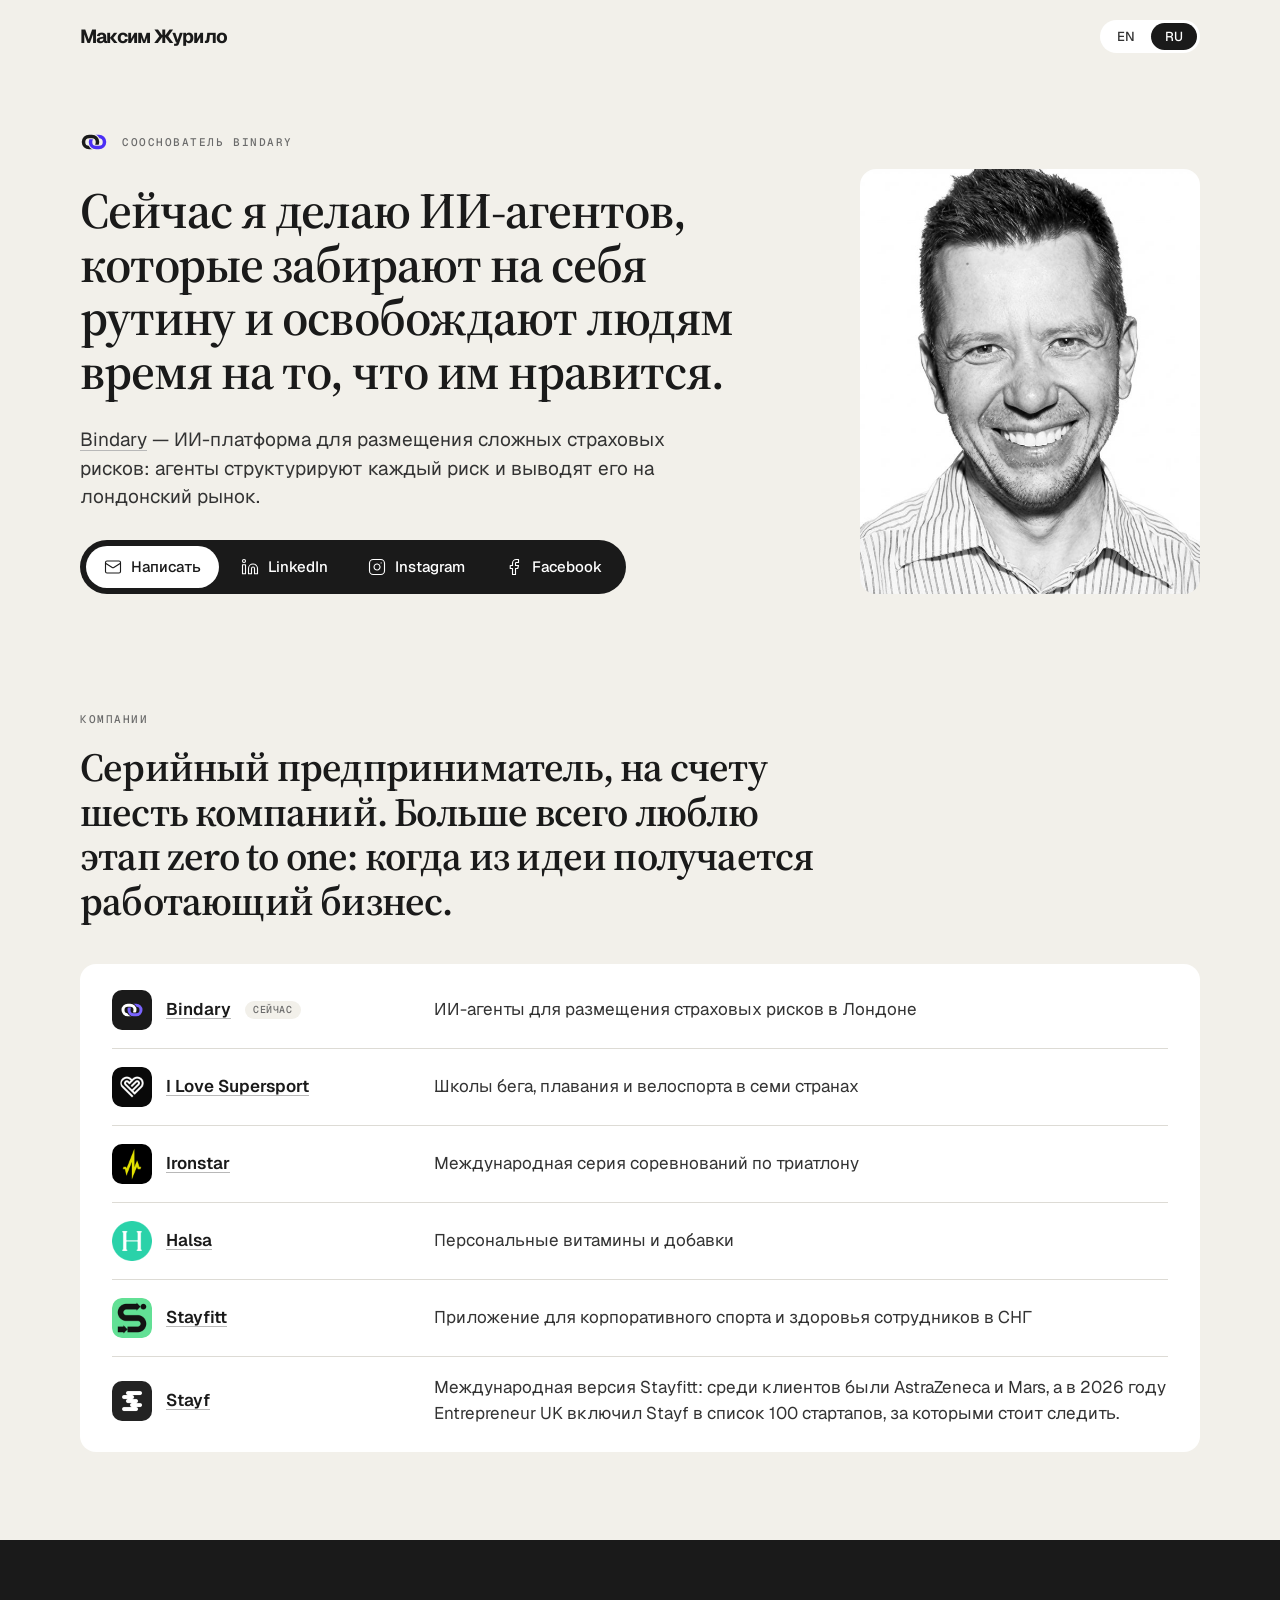
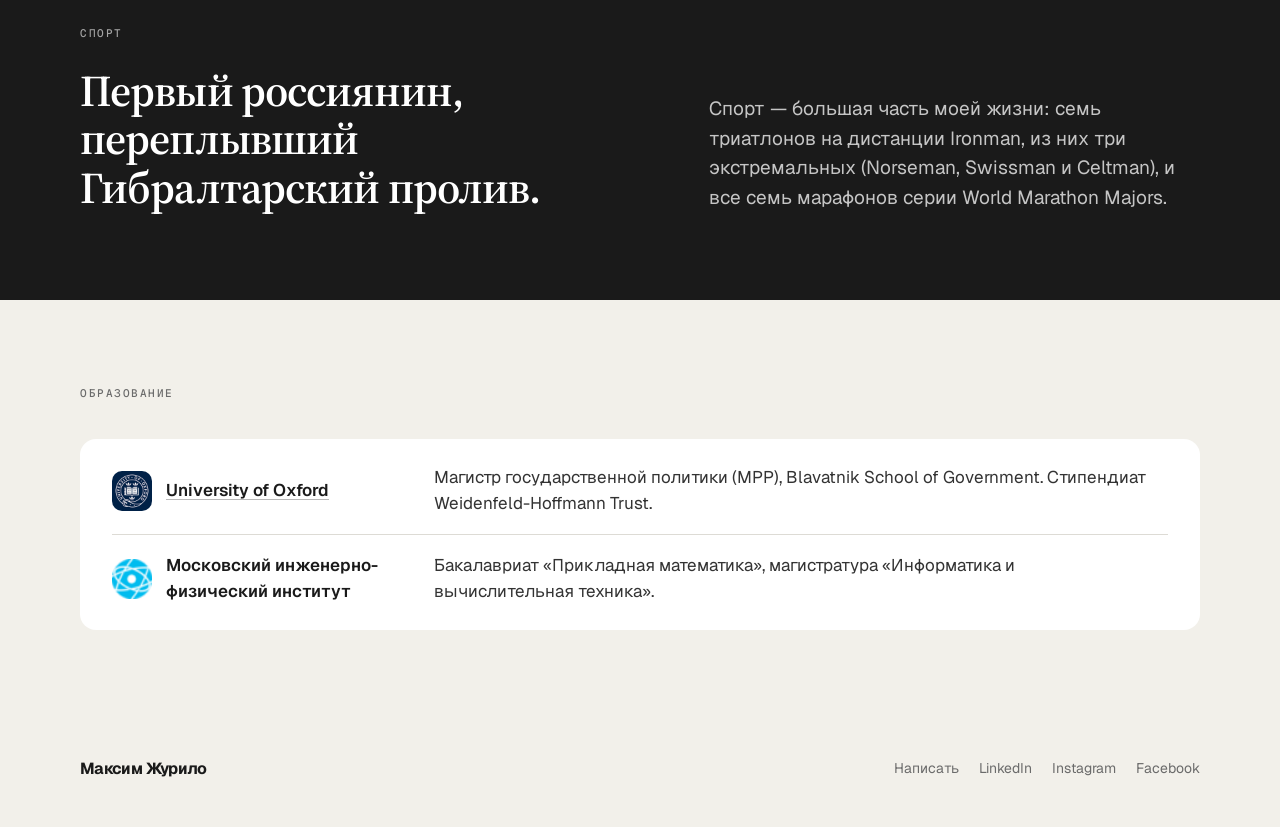
==== ru/index.html @ 6ef6db4b "Personal site: English and Russian versions Static one-page site for zhurilo.com in the Bindary desi" ====
<!doctype html>
<html lang="ru">
<head>
<meta charset="utf-8">
<meta name="viewport" content="width=device-width, initial-scale=1">
<title>Максим Журило</title>
<meta name="description" content="Максим Журило, сооснователь Bindary. Делает ИИ-агентов, которые забирают на себя рутину и освобождают людям время на то, что им нравится.">
<link rel="canonical" href="https://zhurilo.com/ru/">
<link rel="alternate" hreflang="en" href="https://zhurilo.com/">
<link rel="alternate" hreflang="ru" href="https://zhurilo.com/ru/">
<link rel="alternate" hreflang="x-default" href="https://zhurilo.com/">
<meta property="og:type" content="profile">
<meta property="og:locale" content="ru_RU">
<meta property="og:locale:alternate" content="en_GB">
<meta property="og:title" content="Максим Журило">
<meta property="og:description" content="Сооснователь Bindary. ИИ-агенты, которые забирают на себя рутину и освобождают людям время на то, что им нравится.">
<meta property="og:url" content="https://zhurilo.com/ru/">
<meta property="og:image" content="https://zhurilo.com/max.jpg">
<meta name="twitter:card" content="summary">
<meta name="theme-color" content="#F2F0EA">
<link rel="icon" href="data:image/svg+xml,%3Csvg xmlns='http://www.w3.org/2000/svg' viewBox='0 0 32 32'%3E%3Crect width='32' height='32' rx='8' fill='%231A1A1A'/%3E%3Ctext x='16' y='21' font-family='Helvetica,Arial,sans-serif' font-size='13' font-weight='700' letter-spacing='-0.5' text-anchor='middle' fill='%23F2F0EA'%3EMZ%3C/text%3E%3C/svg%3E">
<link rel="preconnect" href="https://fonts.googleapis.com">
<link rel="preconnect" href="https://fonts.gstatic.com" crossorigin>
<link href="https://fonts.googleapis.com/css2?family=Geist:wght@400;500;600;700&family=Geist+Mono:wght@500&family=Source+Serif+4:opsz,wght@8..60,600&display=swap" rel="stylesheet">
<link rel="stylesheet" href="../styles.css">
<script type="application/ld+json">
{
  "@context": "https://schema.org",
  "@type": "Person",
  "name": "Максим Журило",
  "alternateName": ["Max Zhurilo", "Maxim Zhurilo"],
  "url": "https://zhurilo.com/ru/",
  "image": "https://zhurilo.com/max.jpg",
  "jobTitle": "Сооснователь",
  "worksFor": { "@type": "Organization", "name": "Bindary", "url": "https://bindary.com/" },
  "alumniOf": [
    { "@type": "CollegeOrUniversity", "name": "University of Oxford" },
    { "@type": "CollegeOrUniversity", "name": "Московский инженерно-физический институт (МИФИ)" }
  ],
  "sameAs": ["https://www.linkedin.com/in/zhurilo/", "https://www.instagram.com/maxzhurilo/", "https://www.facebook.com/zhurilo/", "https://www.bsg.ox.ac.uk/people/maxim-zhurilo"]
}
</script>
</head>
<body>

<header class="wrap nav">
  <span class="wordmark">Максим Журило</span>
  <nav class="lang" aria-label="Язык">
    <a href="/" hreflang="en" lang="en">EN</a>
    <a href="/ru/" aria-current="page" lang="ru">RU</a>
  </nav>
</header>

<main>

  <section class="wrap hero">
    <div class="hero-text">
      <div class="kicker">
        <img src="../logos/bindary-mark.svg" alt="" width="28" height="28">
        <p class="label">Сооснователь Bindary</p>
      </div>
      <h1>Сейчас я делаю <span class="nowrap">ИИ-агентов</span>, которые забирают на себя рутину и освобождают людям время на то, что им нравится.</h1>
      <p class="hero-lede"><a href="https://bindary.com/">Bindary</a> — <span class="nowrap">ИИ-платформа</span> для размещения сложных страховых рисков: агенты структурируют каждый риск и выводят его на лондонский рынок.</p>
      <nav class="social" aria-label="Контакты">
        <a class="social-link is-primary" href="#contact" data-mail="bW9jLmxpYW1nQG9saXJ1aHoubWl4YW0=" rel="nofollow">
          <svg class="social-icon" viewBox="0 0 24 24" aria-hidden="true"><rect width="20" height="16" x="2" y="4" rx="2"/><path d="m22 7-8.97 5.7a1.94 1.94 0 0 1-2.06 0L2 7"/></svg>
          <span class="social-label">Написать</span>
        </a>
        <a class="social-link" href="https://www.linkedin.com/in/zhurilo/">
          <svg class="social-icon" viewBox="0 0 24 24" aria-hidden="true"><path d="M16 8a6 6 0 0 1 6 6v7h-4v-7a2 2 0 0 0-2-2 2 2 0 0 0-2 2v7h-4v-7a6 6 0 0 1 6-6z"/><rect width="4" height="12" x="2" y="9"/><circle cx="4" cy="4" r="2"/></svg>
          <span class="social-label">LinkedIn</span>
        </a>
        <a class="social-link" href="https://www.instagram.com/maxzhurilo/">
          <svg class="social-icon" viewBox="0 0 24 24" aria-hidden="true"><rect width="20" height="20" x="2" y="2" rx="5" ry="5"/><path d="M16 11.37A4 4 0 1 1 12.63 8 4 4 0 0 1 16 11.37z"/><line x1="17.5" x2="17.51" y1="6.5" y2="6.5"/></svg>
          <span class="social-label">Instagram</span>
        </a>
        <a class="social-link" href="https://www.facebook.com/zhurilo/">
          <svg class="social-icon" viewBox="0 0 24 24" aria-hidden="true"><path d="M18 2h-3a5 5 0 0 0-5 5v3H7v4h3v8h4v-8h3l1-4h-4V7a1 1 0 0 1 1-1h3z"/></svg>
          <span class="social-label">Facebook</span>
        </a>
      </nav>
    </div>
    <img class="portrait" src="../max.jpg" alt="Максим Журило" width="640" height="800">
  </section>

  <section class="wrap section" aria-labelledby="before-title">
    <div class="section-head">
      <p class="label">Компании</p>
      <h2 id="before-title">Серийный предприниматель, на счету шесть компаний. Больше всего люблю этап zero to one: когда из идеи получается работающий бизнес.</h2>
    </div>
    <dl class="list">
      <div class="list-row">
        <dt class="company"><span class="logo-tile"><img src="../logos/bindary-mark-on-dark.svg" alt="" width="24" height="24"></span><a href="https://bindary.com/">Bindary</a><span class="chip">Сейчас</span></dt>
        <dd>ИИ-агенты для размещения страховых рисков в Лондоне</dd>
      </div>
      <div class="list-row">
        <dt class="company"><img src="../logos/ilovesupersport.png" alt="" width="40" height="40"><a href="https://ilovesupersport.ru/">I Love Supersport</a></dt>
        <dd>Школы бега, плавания и велоспорта в семи странах</dd>
      </div>
      <div class="list-row">
        <dt class="company"><img src="../logos/ironstar.png" alt="" width="40" height="40"><a href="https://iron-star.com/">Ironstar</a></dt>
        <dd>Международная серия соревнований по триатлону</dd>
      </div>
      <div class="list-row">
        <dt class="company"><img src="../logos/halsa.png" alt="" width="40" height="40"><a href="https://myhalsa.ru/">Halsa</a></dt>
        <dd>Персональные витамины и добавки</dd>
      </div>
      <div class="list-row">
        <dt class="company"><img src="../logos/stayfitt.png" alt="" width="40" height="40"><a href="https://www.stayfitt.ru/">Stayfitt</a></dt>
        <dd>Приложение для корпоративного спорта и здоровья сотрудников в СНГ</dd>
      </div>
      <div class="list-row">
        <dt class="company"><img src="../logos/stayf.png" alt="" width="40" height="40"><a href="https://www.stayf.app/">Stayf</a></dt>
        <dd>Международная версия Stayfitt: среди клиентов были AstraZeneca и Mars, а в 2026 году Entrepreneur UK включил Stayf в список 100 стартапов, за которыми стоит следить.</dd>
      </div>
    </dl>
  </section>

  <section class="band" aria-labelledby="endurance-title">
    <div class="wrap section">
      <p class="label">Спорт</p>
      <div class="band-grid">
        <h2 id="endurance-title">Первый россиянин, переплывший Гибралтарский пролив.</h2>
        <p class="band-text">Спорт — большая часть моей жизни: семь триатлонов на дистанции Ironman, из них три экстремальных (Norseman, Swissman и Celtman), и все семь марафонов серии World Marathon Majors.</p>
      </div>
    </div>
  </section>

  <section class="wrap section" aria-labelledby="education-label">
    <div class="section-head">
      <p class="label" id="education-label">Образование</p>
    </div>
    <dl class="list">
      <div class="list-row">
        <dt class="company"><img src="../logos/oxford.png" alt="" width="40" height="40"><a href="https://www.bsg.ox.ac.uk/people/maxim-zhurilo">University of Oxford</a></dt>
        <dd>Магистр государственной политики (MPP), Blavatnik School of Government. Стипендиат Weidenfeld-Hoffmann Trust.</dd>
      </div>
      <div class="list-row">
        <dt class="company"><img src="../logos/mephi.png" alt="" width="40" height="40">Московский инженерно-физический институт</dt>
        <dd>Бакалавриат «Прикладная математика», магистратура «Информатика и вычислительная техника».</dd>
      </div>
    </dl>
  </section>

</main>

<footer class="wrap footer" id="contact">
  <span class="wordmark">Максим Журило</span>
  <div class="footer-links">
    <a href="#contact" data-mail="bW9jLmxpYW1nQG9saXJ1aHoubWl4YW0=" rel="nofollow">Написать</a>
    <a href="https://www.linkedin.com/in/zhurilo/">LinkedIn</a>
    <a href="https://www.instagram.com/maxzhurilo/">Instagram</a>
    <a href="https://www.facebook.com/zhurilo/">Facebook</a>
  </div>
</footer>

<script src="../site.js"></script>
</body>
</html>
---- styles.css ----
/* Bindary Design System tokens.
   Marist and Diatype are licensed to Bindary only and have no Cyrillic, so Source Serif 4
   and Geist stand in for them here; Geist Mono is the system's own mono face. */
:root {
  --black: #1A1A1A;
  --ink-700: #333333;
  --grey-500: #6B6B6B;
  --grey-300: #B8B8B8;
  --grey-200: #DDDBD5;
  --beige: #F2F0EA;
  --white: #FFFFFF;
  --blue-500: #4B2FF5;
  --blue-400: #7A64FF;

  --font-display: "Source Serif 4", Georgia, serif;
  --font-body: "Geist", "Helvetica Neue", Arial, sans-serif;
  --font-mono: "Geist Mono", ui-monospace, Menlo, monospace;

  --tracking-wordmark: -0.04em;
  --tracking-display: -0.02em;
  --tracking-label: 0.14em;

  --radius-m: 10px;
  --radius-l: 16px;
  --radius-pill: 999px;

  --ease: cubic-bezier(.2, .7, .2, 1);
  --dur-fast: 120ms;
}

*, *::before, *::after { box-sizing: border-box; }

html { -webkit-text-size-adjust: 100%; }

body {
  margin: 0;
  background: var(--beige);
  color: var(--black);
  font: 400 17px/1.5 var(--font-body);
  -webkit-font-smoothing: antialiased;
}

.wrap {
  width: 100%;
  max-width: 1200px;
  margin: 0 auto;
  padding-inline: 40px;
}

.label {
  margin: 0;
  font: 500 11px/1 var(--font-mono);
  letter-spacing: var(--tracking-label);
  text-transform: uppercase;
  color: var(--grey-500);
}

/* Navigation */
.nav {
  display: flex;
  align-items: center;
  justify-content: space-between;
  height: 72px;
}

.wordmark {
  font: 700 19px/1 var(--font-body);
  letter-spacing: var(--tracking-wordmark);
}

/* Language switch, after the Tabs component: a pill track with the current language filled */
.lang {
  display: inline-flex;
  gap: 2px;
  padding: 3px;
  border-radius: var(--radius-pill);
  background: var(--white);
}

.lang a {
  padding: 7px 14px;
  border-radius: var(--radius-pill);
  font: 500 13px/1 var(--font-body);
  color: var(--ink-700);
  text-decoration: none;
  transition: background-color var(--dur-fast) var(--ease), color var(--dur-fast);
}

.lang a:hover { color: var(--black); }

.lang a[aria-current="page"] {
  background: var(--black);
  color: var(--white);
}

/* Hero */
.hero {
  display: grid;
  grid-template-columns: minmax(0, 1fr) 340px;
  column-gap: 64px;
  align-items: end;
  padding-block: 56px 32px;
}

.hero-text {
  display: flex;
  flex-direction: column;
  align-items: flex-start;
  gap: 28px;
}

.kicker {
  display: flex;
  align-items: center;
  gap: 14px;
}

.kicker img {
  display: block;
  width: 28px;
  height: 28px;
}

.hero h1 {
  margin: 0;
  max-width: 14em;
  font: 600 clamp(38px, 1.5rem + 2.7vw, 62px)/1.06 var(--font-display);
  letter-spacing: var(--tracking-display);
  text-wrap: pretty;
}

/* Russian runs about a fifth longer, so its statement steps down a size */
.hero h1:lang(ru) { font-size: clamp(34px, 1.4rem + 2.2vw, 52px); }

.nowrap { white-space: nowrap; }

.hero-lede {
  margin: 0;
  max-width: 600px;
  font-size: 19px;
  color: var(--ink-700);
  text-wrap: pretty;
}

/* Contact bar: a black pill track, email first as the filled action, networks beside it */
.social {
  display: inline-flex;
  flex-wrap: wrap;
  gap: 4px;
  padding: 6px;
  border-radius: var(--radius-pill);
  background: var(--black);
}

.social-link {
  position: relative;
  display: inline-flex;
  align-items: center;
  gap: 9px;
  padding: 12px 18px;
  border-radius: var(--radius-pill);
  font: 500 15px/1 var(--font-body);
  color: var(--white);
  text-decoration: none;
  transition: transform var(--dur-fast) var(--ease), background-color var(--dur-fast) var(--ease), color var(--dur-fast);
}

.social-link:hover { background: rgba(255, 255, 255, .12); }

.social-link.is-primary {
  background: var(--white);
  color: var(--black);
}

.social-link.is-primary:hover { background: var(--beige); }

.social-link:focus-visible { outline-color: var(--blue-400); }

.social-icon {
  flex: none;
  width: 18px;
  height: 18px;
  fill: none;
  stroke: currentColor;
  stroke-width: 1.5;
  stroke-linecap: round;
  stroke-linejoin: round;
}

.portrait {
  display: block;
  width: 100%;
  height: auto;
  aspect-ratio: 4 / 5;
  object-fit: cover;
  border-radius: var(--radius-l);
  background: var(--white);
}

/* Press feedback, from the Button component */
.social-link:active { transform: scale(.98); }

/* Sections */
.section { padding-block: 88px; }

.section-head {
  display: flex;
  flex-direction: column;
  gap: 20px;
  margin-bottom: 40px;
}

.section-head h2 {
  margin: 0;
  max-width: 19em;
  font: 600 40px/1.12 var(--font-display);
  letter-spacing: var(--tracking-display);
  text-wrap: pretty;
}

/* White list card with ruled rows */
.list {
  margin: 0;
  padding: 8px 32px;
  background: var(--white);
  border-radius: var(--radius-l);
}

.list-row {
  display: grid;
  grid-template-columns: 290px minmax(0, 1fr);
  column-gap: 32px;
  align-items: center;
  padding-block: 18px;
}

.list-row + .list-row { border-top: 1px solid var(--grey-200); }

.list dt {
  margin: 0;
  font-weight: 600;
}

.list dd {
  margin: 0;
  color: var(--ink-700);
  text-wrap: pretty;
}

.company {
  display: flex;
  align-items: center;
  gap: 14px;
}

.company img {
  flex: none;
  display: block;
  width: 40px;
  height: 40px;
  border-radius: var(--radius-m);
}

/* The Bindary mark sits on a black tile in the approved White + Blue 400 pairing */
.company .logo-tile {
  flex: none;
  display: grid;
  place-items: center;
  width: 40px;
  height: 40px;
  border-radius: var(--radius-m);
  background: var(--black);
}

.company .logo-tile img {
  width: 24px;
  height: 24px;
  border-radius: 0;
}

/* Chip, size s, neutral status */
.chip {
  display: inline-flex;
  align-items: center;
  padding: 4px 8px;
  border-radius: var(--radius-pill);
  background: var(--beige);
  color: var(--grey-500);
  font: 500 10px/1 var(--font-mono);
  letter-spacing: .06em;
  text-transform: uppercase;
  white-space: nowrap;
}

.list a,
.hero-lede a {
  color: inherit;
  text-decoration-line: underline;
  text-decoration-color: var(--grey-300);
  text-decoration-thickness: 1px;
  text-underline-offset: 0.2em;
  transition: color var(--dur-fast), text-decoration-color var(--dur-fast);
}

.list a:hover,
.hero-lede a:hover {
  color: var(--blue-500);
  text-decoration-color: var(--blue-500);
}

/* Endurance: black band, statement on the left, detail on the right */
.band {
  background: var(--black);
  color: var(--white);
}

.band .label { color: rgba(255, 255, 255, .6); }

.band-grid {
  display: grid;
  grid-template-columns: minmax(0, 1.15fr) minmax(0, 1fr);
  column-gap: 64px;
  align-items: end;
  margin-top: 28px;
}

.band h2 {
  margin: 0;
  font: 600 44px/1.1 var(--font-display);
  letter-spacing: var(--tracking-display);
  text-wrap: pretty;
}

.band-text {
  margin: 0;
  font-size: 19px;
  line-height: 1.55;
  color: rgba(255, 255, 255, .75);
  text-wrap: pretty;
}

/* Footer */
.footer {
  display: flex;
  flex-wrap: wrap;
  align-items: center;
  justify-content: space-between;
  gap: 16px 24px;
  padding-block: 40px 48px;
  font-size: 14px;
  color: var(--grey-500);
}

.footer .wordmark {
  font-size: 16px;
  color: var(--black);
}

.footer-links {
  display: flex;
  gap: 20px;
}

.footer-links a {
  color: var(--grey-500);
  text-decoration: none;
}

.footer-links a:hover { color: var(--black); }

a:focus-visible {
  outline: 2px solid var(--blue-500);
  outline-offset: 3px;
}

@media (prefers-reduced-motion: reduce) {
  .social-link, .lang a, .list a, .hero-lede a { transition: none; }
  .social-link:active { transform: none; }
}

@media (max-width: 860px) {
  .wrap { padding-inline: 20px; }

  .hero {
    grid-template-columns: minmax(0, 1fr);
    row-gap: 32px;
    padding-block: 24px 8px;
  }

  .portrait {
    grid-row: 1;
    max-width: 168px;
  }

  .hero-lede { font-size: 17px; }

  /* On a phone the networks collapse to icons; their names stay for screen readers */
  .social-link { padding: 12px 14px; }

  .social-link:not(.is-primary) .social-label {
    position: absolute;
    width: 1px;
    height: 1px;
    overflow: hidden;
    clip-path: inset(50%);
    white-space: nowrap;
  }

  .section { padding-block: 56px; }

  .section-head h2 { font-size: 30px; }

  .list { padding: 4px 20px; }

  .list-row {
    grid-template-columns: minmax(0, 1fr);
    row-gap: 8px;
    align-items: start;
    padding-block: 16px;
  }

  .band-grid {
    grid-template-columns: minmax(0, 1fr);
    row-gap: 20px;
  }

  .band h2 { font-size: 32px; }

  .band-text { font-size: 17px; }
}
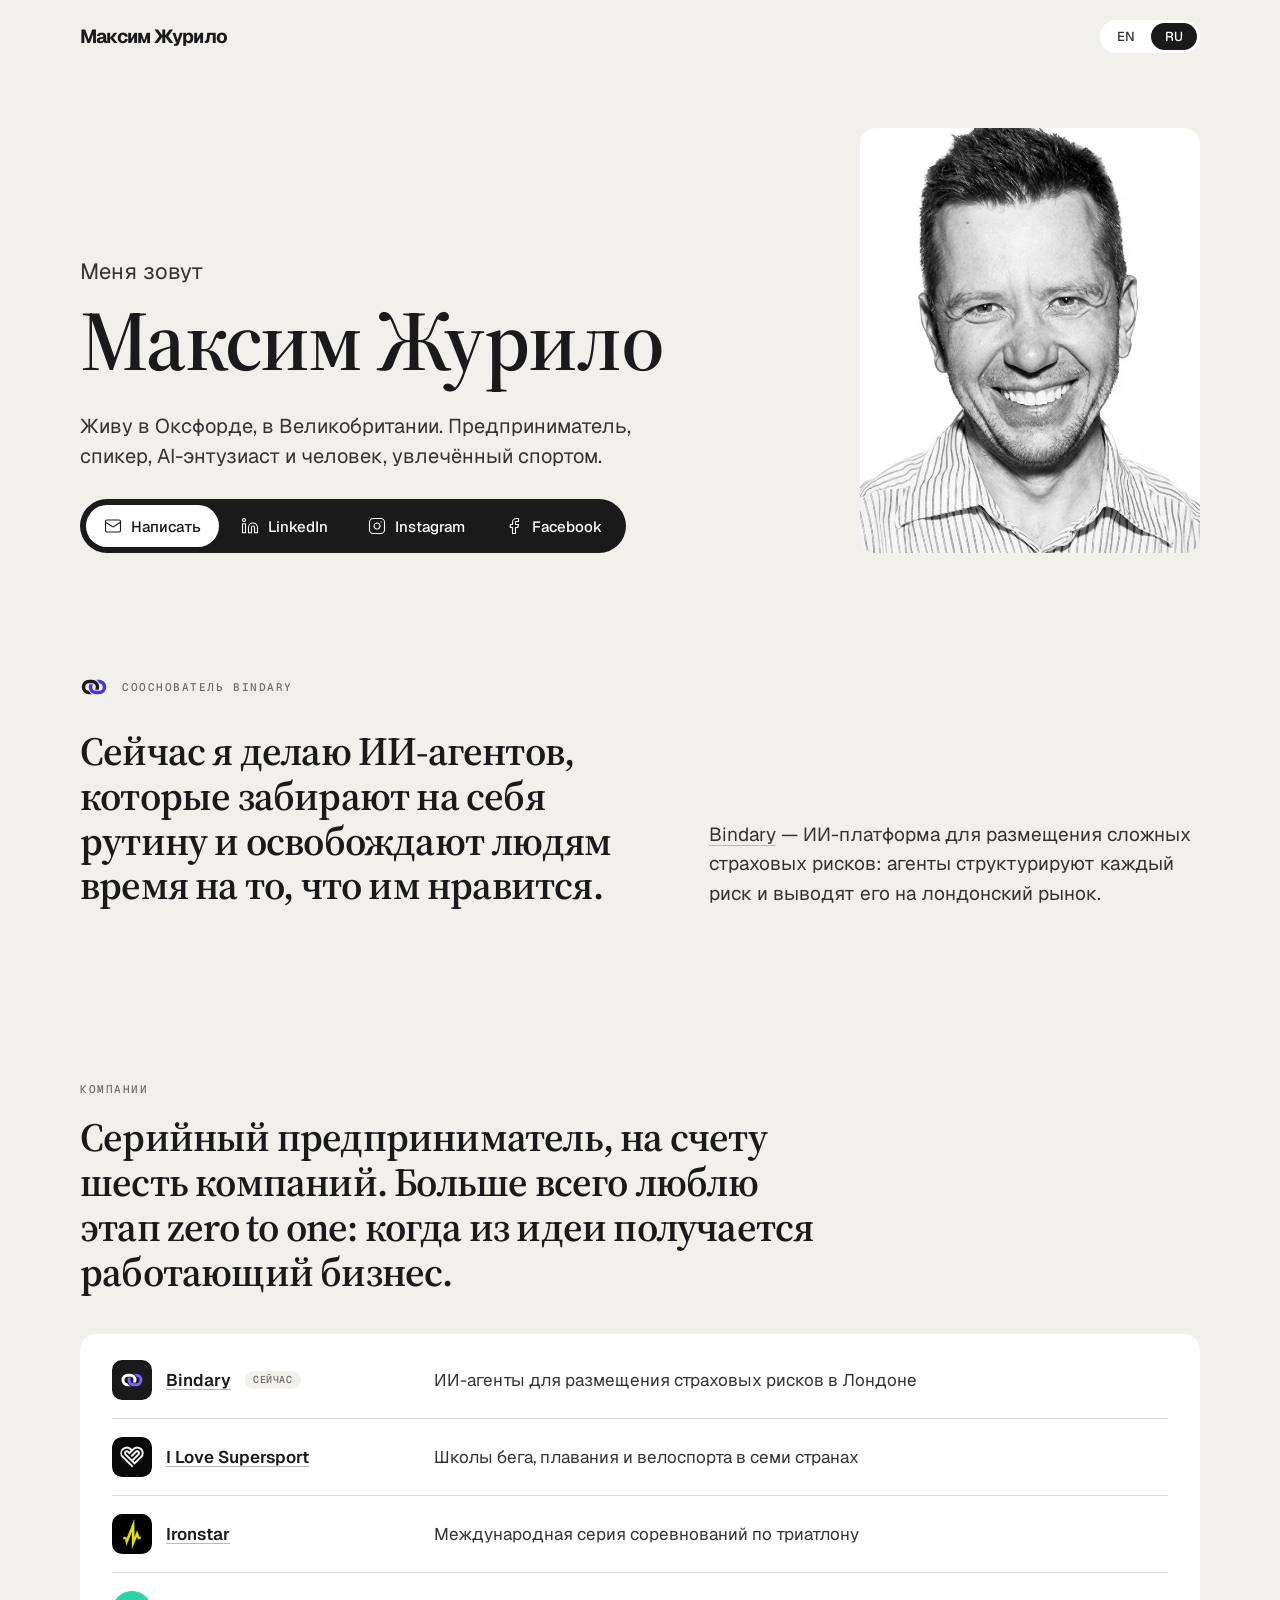
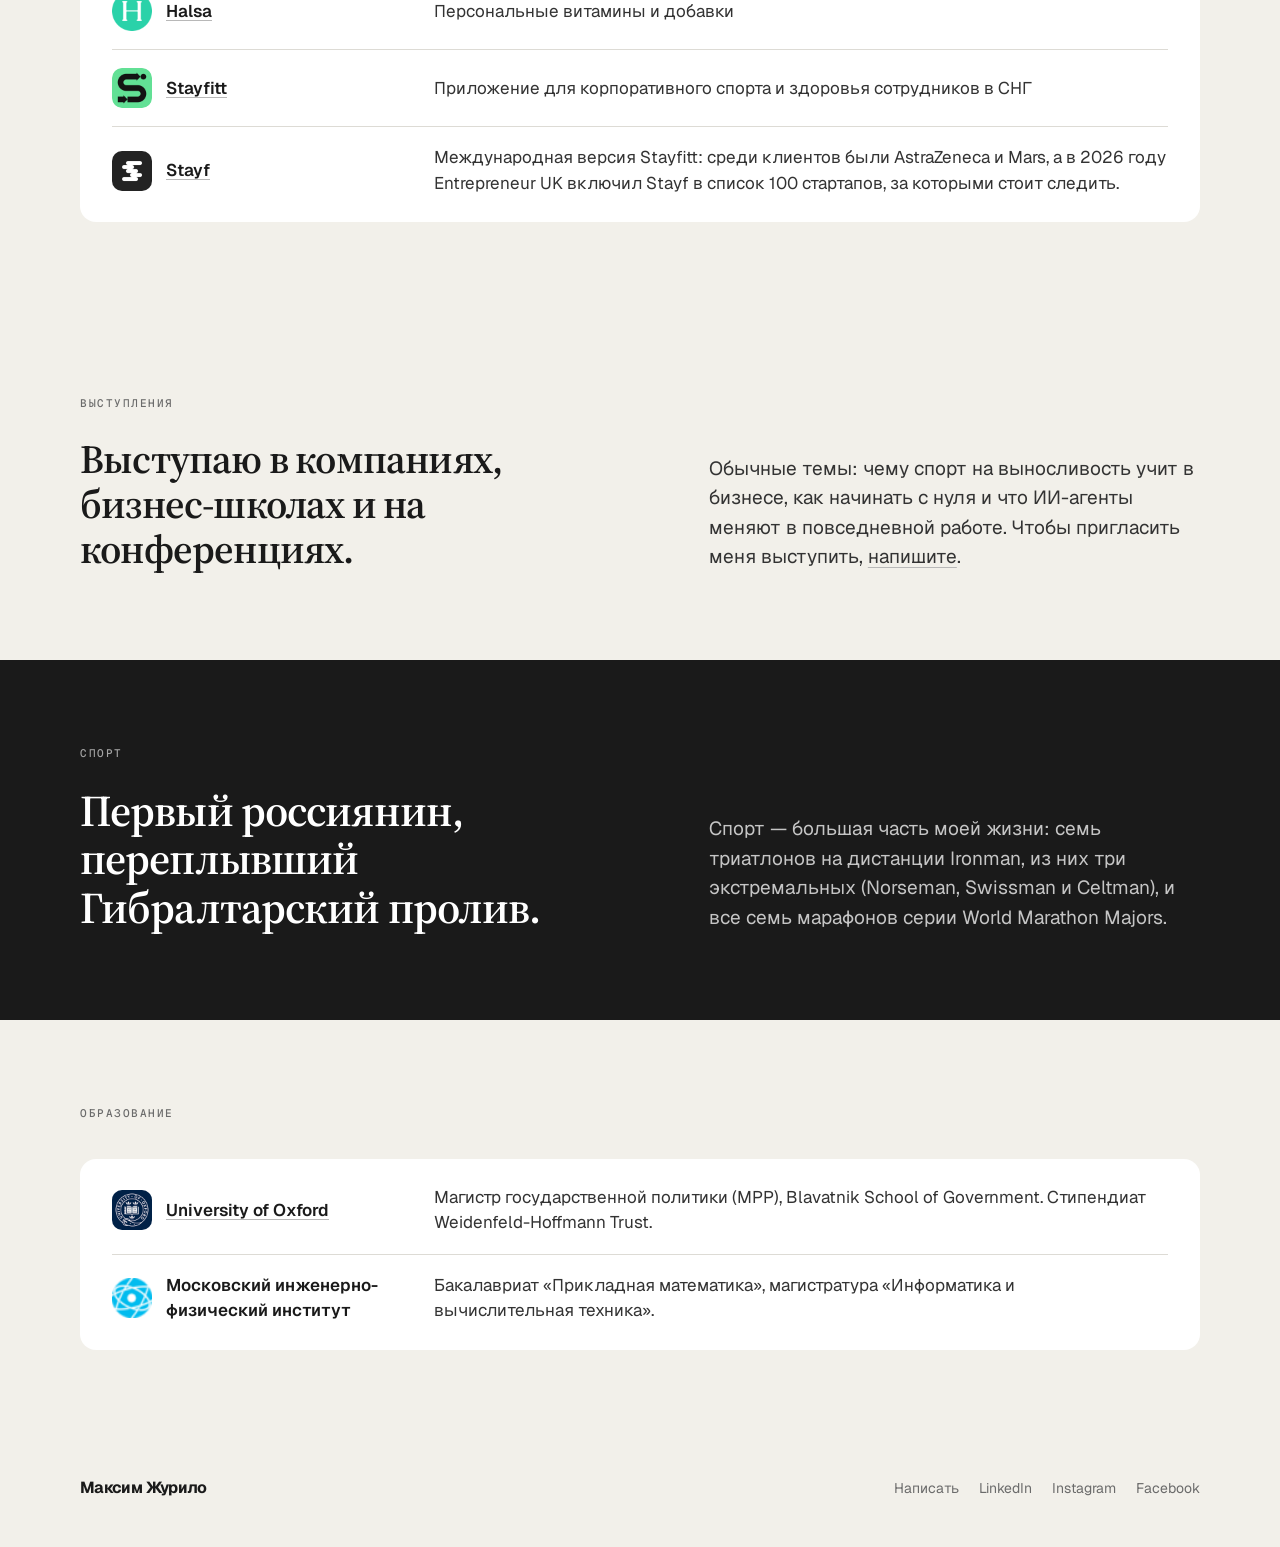
==== commit 99e33bd3: "Hero leads with the name; add Bindary and Speaking sections The headline is now the name itself ("My" ====
--- a/ru/index.html
+++ b/ru/index.html
@@ -4,7 +4,7 @@
 <meta charset="utf-8">
 <meta name="viewport" content="width=device-width, initial-scale=1">
 <title>Максим Журило</title>
-<meta name="description" content="Максим Журило, сооснователь Bindary. Делает ИИ-агентов, которые забирают на себя рутину и освобождают людям время на то, что им нравится.">
+<meta name="description" content="Максим Журило: предприниматель, спикер, AI-энтузиаст. Живёт в Оксфорде, сооснователь Bindary, где ИИ-агенты размещают сложные страховые риски в Лондоне.">
 <link rel="canonical" href="https://zhurilo.com/ru/">
 <link rel="alternate" hreflang="en" href="https://zhurilo.com/">
 <link rel="alternate" hreflang="ru" href="https://zhurilo.com/ru/">
@@ -13,7 +13,7 @@
 <meta property="og:locale" content="ru_RU">
 <meta property="og:locale:alternate" content="en_GB">
 <meta property="og:title" content="Максим Журило">
-<meta property="og:description" content="Сооснователь Bindary. ИИ-агенты, которые забирают на себя рутину и освобождают людям время на то, что им нравится.">
+<meta property="og:description" content="Предприниматель, спикер, AI-энтузиаст. Живёт в Оксфорде, сооснователь Bindary.">
 <meta property="og:url" content="https://zhurilo.com/ru/">
 <meta property="og:image" content="https://zhurilo.com/max.jpg">
 <meta name="twitter:card" content="summary">
@@ -31,8 +31,10 @@
   "alternateName": ["Max Zhurilo", "Maxim Zhurilo"],
   "url": "https://zhurilo.com/ru/",
   "image": "https://zhurilo.com/max.jpg",
+  "description": "Предприниматель, спикер, AI-энтузиаст. Живёт в Оксфорде, сооснователь Bindary.",
   "jobTitle": "Сооснователь",
   "worksFor": { "@type": "Organization", "name": "Bindary", "url": "https://bindary.com/" },
+  "address": { "@type": "PostalAddress", "addressLocality": "Oxford", "addressCountry": "GB" },
   "alumniOf": [
     { "@type": "CollegeOrUniversity", "name": "University of Oxford" },
     { "@type": "CollegeOrUniversity", "name": "Московский инженерно-физический институт (МИФИ)" }
@@ -55,12 +57,8 @@
 
   <section class="wrap hero">
     <div class="hero-text">
-      <div class="kicker">
-        <img src="../logos/bindary-mark.svg" alt="" width="28" height="28">
-        <p class="label">Сооснователь Bindary</p>
-      </div>
-      <h1>Сейчас я делаю <span class="nowrap">ИИ-агентов</span>, которые забирают на себя рутину и освобождают людям время на то, что им нравится.</h1>
-      <p class="hero-lede"><a href="https://bindary.com/">Bindary</a> — <span class="nowrap">ИИ-платформа</span> для размещения сложных страховых рисков: агенты структурируют каждый риск и выводят его на лондонский рынок.</p>
+      <h1><span class="intro-line">Меня зовут</span> <span class="name">Максим Журило</span></h1>
+      <p class="hero-lede">Живу в Оксфорде, в Великобритании. Предприниматель, спикер, <span class="nowrap">AI-энтузиаст</span> и человек, увлечённый спортом.</p>
       <nav class="social" aria-label="Контакты">
         <a class="social-link is-primary" href="#contact" data-mail="bW9jLmxpYW1nQG9saXJ1aHoubWl4YW0=" rel="nofollow">
           <svg class="social-icon" viewBox="0 0 24 24" aria-hidden="true"><rect width="20" height="16" x="2" y="4" rx="2"/><path d="m22 7-8.97 5.7a1.94 1.94 0 0 1-2.06 0L2 7"/></svg>
@@ -81,6 +79,17 @@
       </nav>
     </div>
     <img class="portrait" src="../max.jpg" alt="Максим Журило" width="640" height="800">
+  </section>
+
+  <section class="wrap section" aria-labelledby="now-title">
+    <div class="kicker">
+      <img src="../logos/bindary-mark.svg" alt="" width="28" height="28">
+      <p class="label">Сооснователь Bindary</p>
+    </div>
+    <div class="split">
+      <h2 id="now-title">Сейчас я делаю <span class="nowrap">ИИ-агентов</span>, которые забирают на себя рутину и освобождают людям время на то, что им нравится.</h2>
+      <p class="split-text"><a href="https://bindary.com/">Bindary</a> — <span class="nowrap">ИИ-платформа</span> для размещения сложных страховых рисков: агенты структурируют каждый риск и выводят его на лондонский рынок.</p>
+    </div>
   </section>
 
   <section class="wrap section" aria-labelledby="before-title">
@@ -116,12 +125,20 @@
     </dl>
   </section>
 
+  <section class="wrap section" aria-labelledby="speaking-title">
+    <p class="label">Выступления</p>
+    <div class="split">
+      <h2 id="speaking-title">Выступаю в компаниях, <span class="nowrap">бизнес-школах</span> и на конференциях.</h2>
+      <p class="split-text">Обычные темы: чему спорт на выносливость учит в бизнесе, как начинать с нуля и что <span class="nowrap">ИИ-агенты</span> меняют в повседневной работе. Чтобы пригласить меня выступить, <a href="#contact" data-mail="bW9jLmxpYW1nQG9saXJ1aHoubWl4YW0=" rel="nofollow">напишите</a>.</p>
+    </div>
+  </section>
+
   <section class="band" aria-labelledby="endurance-title">
     <div class="wrap section">
       <p class="label">Спорт</p>
-      <div class="band-grid">
+      <div class="split">
         <h2 id="endurance-title">Первый россиянин, переплывший Гибралтарский пролив.</h2>
-        <p class="band-text">Спорт — большая часть моей жизни: семь триатлонов на дистанции Ironman, из них три экстремальных (Norseman, Swissman и Celtman), и все семь марафонов серии World Marathon Majors.</p>
+        <p class="split-text">Спорт — большая часть моей жизни: семь триатлонов на дистанции Ironman, из них три экстремальных (Norseman, Swissman и Celtman), и все семь марафонов серии World Marathon Majors.</p>
       </div>
     </div>
   </section>
--- a/styles.css
+++ b/styles.css
@@ -121,23 +121,32 @@
   height: 28px;
 }
 
+/* The name is the headline: a quiet lead-in line, then the name as large as the column allows */
 .hero h1 {
-  margin: 0;
-  max-width: 14em;
-  font: 600 clamp(38px, 1.5rem + 2.7vw, 62px)/1.06 var(--font-display);
+  display: flex;
+  flex-direction: column;
+  gap: 12px;
+  margin: 0;
+  font: 600 clamp(52px, 2.2rem + 5.2vw, 108px)/1 var(--font-display);
   letter-spacing: var(--tracking-display);
-  text-wrap: pretty;
-}
-
-/* Russian runs about a fifth longer, so its statement steps down a size */
-.hero h1:lang(ru) { font-size: clamp(34px, 1.4rem + 2.2vw, 52px); }
+  text-wrap: balance;
+}
+
+.intro-line {
+  font: 400 clamp(18px, 1rem + 0.5vw, 22px)/1.3 var(--font-body);
+  letter-spacing: 0;
+  color: var(--ink-700);
+}
+
+/* The Russian name is two letters longer, so it steps down to stay on one line */
+.hero h1:lang(ru) { font-size: clamp(44px, 1.8rem + 4.4vw, 88px); }
 
 .nowrap { white-space: nowrap; }
 
 .hero-lede {
   margin: 0;
   max-width: 600px;
-  font-size: 19px;
+  font-size: 20px;
   color: var(--ink-700);
   text-wrap: pretty;
 }
@@ -293,7 +302,8 @@
 }
 
 .list a,
-.hero-lede a {
+.hero-lede a,
+.split-text a {
   color: inherit;
   text-decoration-line: underline;
   text-decoration-color: var(--grey-300);
@@ -303,20 +313,14 @@
 }
 
 .list a:hover,
-.hero-lede a:hover {
+.hero-lede a:hover,
+.split-text a:hover {
   color: var(--blue-500);
   text-decoration-color: var(--blue-500);
 }
 
-/* Endurance: black band, statement on the left, detail on the right */
-.band {
-  background: var(--black);
-  color: var(--white);
-}
-
-.band .label { color: rgba(255, 255, 255, .6); }
-
-.band-grid {
+/* Split statement: heading on the left, one paragraph of detail on the right */
+.split {
   display: grid;
   grid-template-columns: minmax(0, 1.15fr) minmax(0, 1fr);
   column-gap: 64px;
@@ -324,20 +328,34 @@
   margin-top: 28px;
 }
 
-.band h2 {
-  margin: 0;
-  font: 600 44px/1.1 var(--font-display);
+.split h2 {
+  margin: 0;
+  font: 600 40px/1.12 var(--font-display);
   letter-spacing: var(--tracking-display);
   text-wrap: pretty;
 }
 
-.band-text {
+.split-text {
   margin: 0;
   font-size: 19px;
   line-height: 1.55;
-  color: rgba(255, 255, 255, .75);
+  color: var(--ink-700);
   text-wrap: pretty;
 }
+
+/* Endurance: the same split on a black band */
+.band {
+  background: var(--black);
+  color: var(--white);
+}
+
+.band .label { color: rgba(255, 255, 255, .6); }
+
+.band .split h2 { font-size: 44px; line-height: 1.1; }
+
+.band .split-text { color: rgba(255, 255, 255, .75); }
+
+.band .split-text a { text-decoration-color: rgba(255, 255, 255, .4); }
 
 /* Footer */
 .footer {
@@ -374,7 +392,7 @@
 }
 
 @media (prefers-reduced-motion: reduce) {
-  .social-link, .lang a, .list a, .hero-lede a { transition: none; }
+  .social-link, .lang a, .list a, .hero-lede a, .split-text a { transition: none; }
   .social-link:active { transform: none; }
 }
 
@@ -419,12 +437,14 @@
     padding-block: 16px;
   }
 
-  .band-grid {
+  .split {
     grid-template-columns: minmax(0, 1fr);
     row-gap: 20px;
   }
 
-  .band h2 { font-size: 32px; }
-
-  .band-text { font-size: 17px; }
-}
+  .split h2 { font-size: 30px; }
+
+  .band .split h2 { font-size: 32px; }
+
+  .split-text { font-size: 17px; }
+}
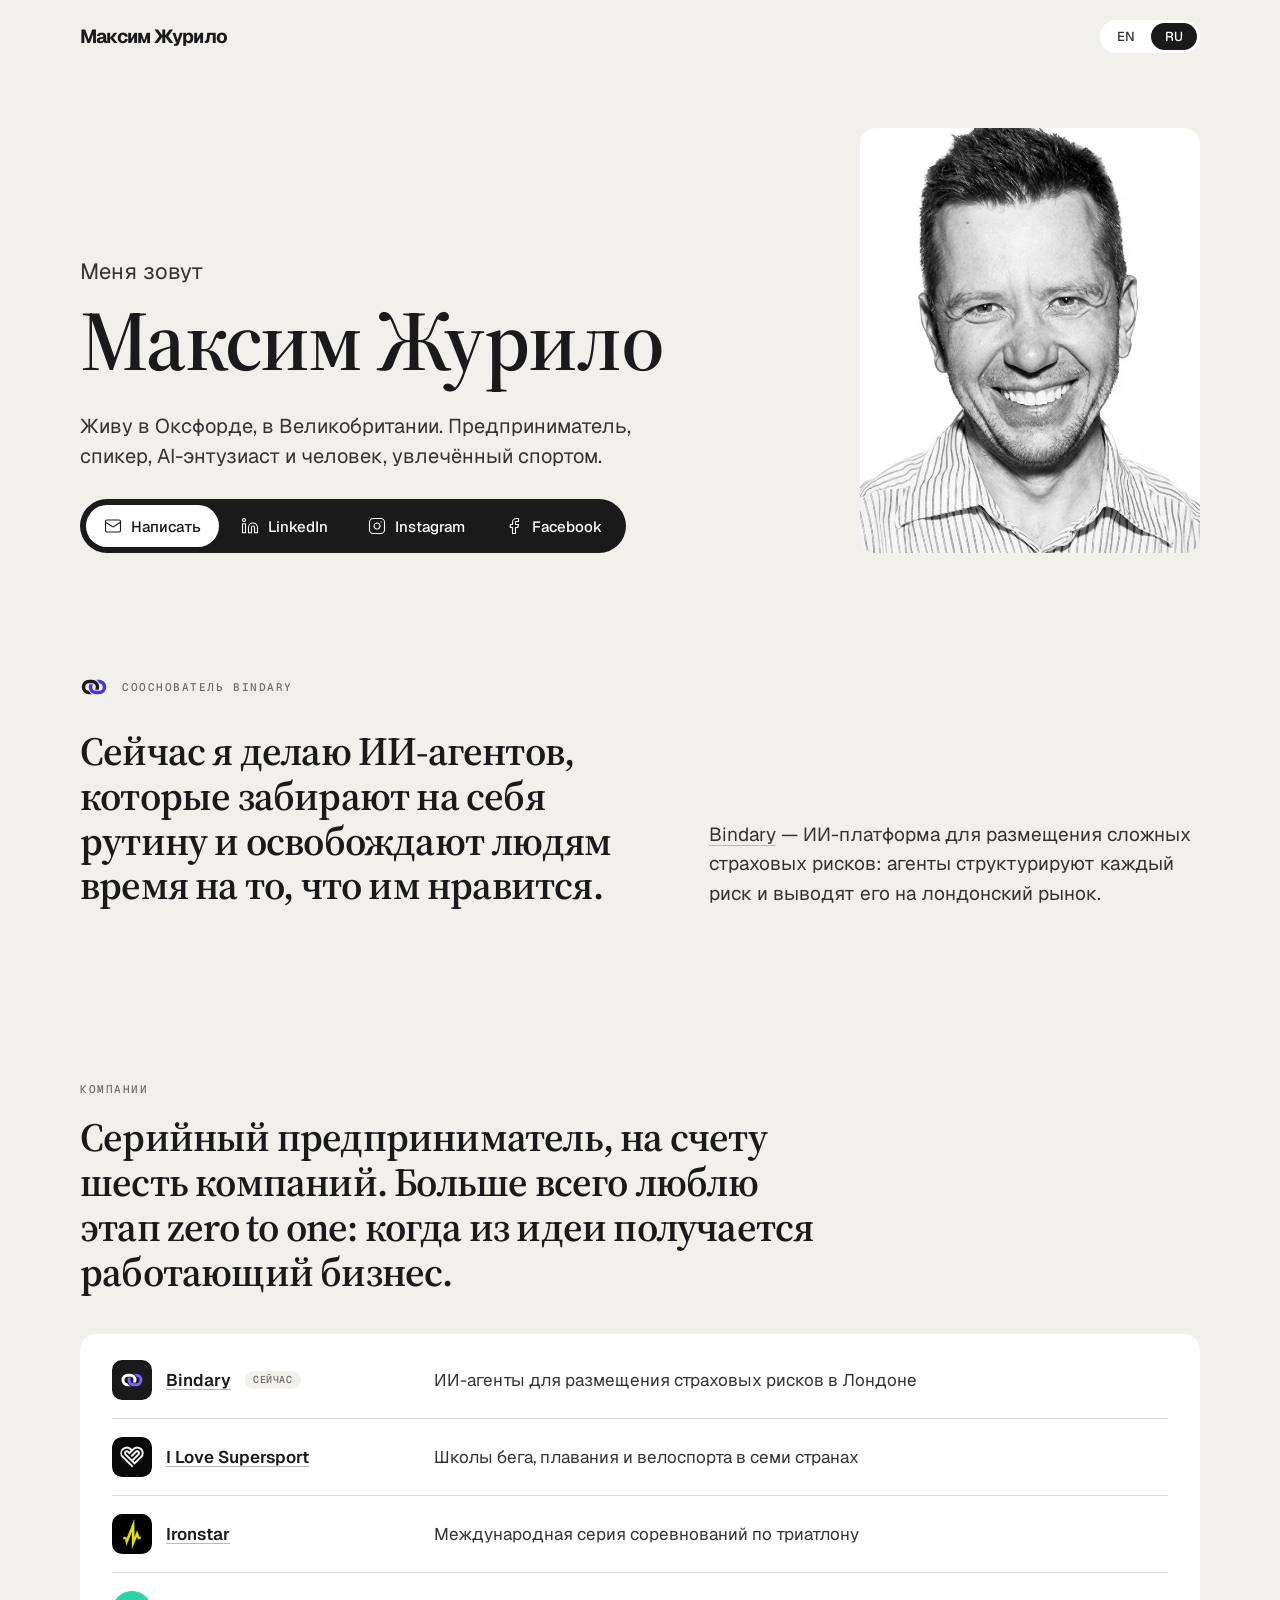
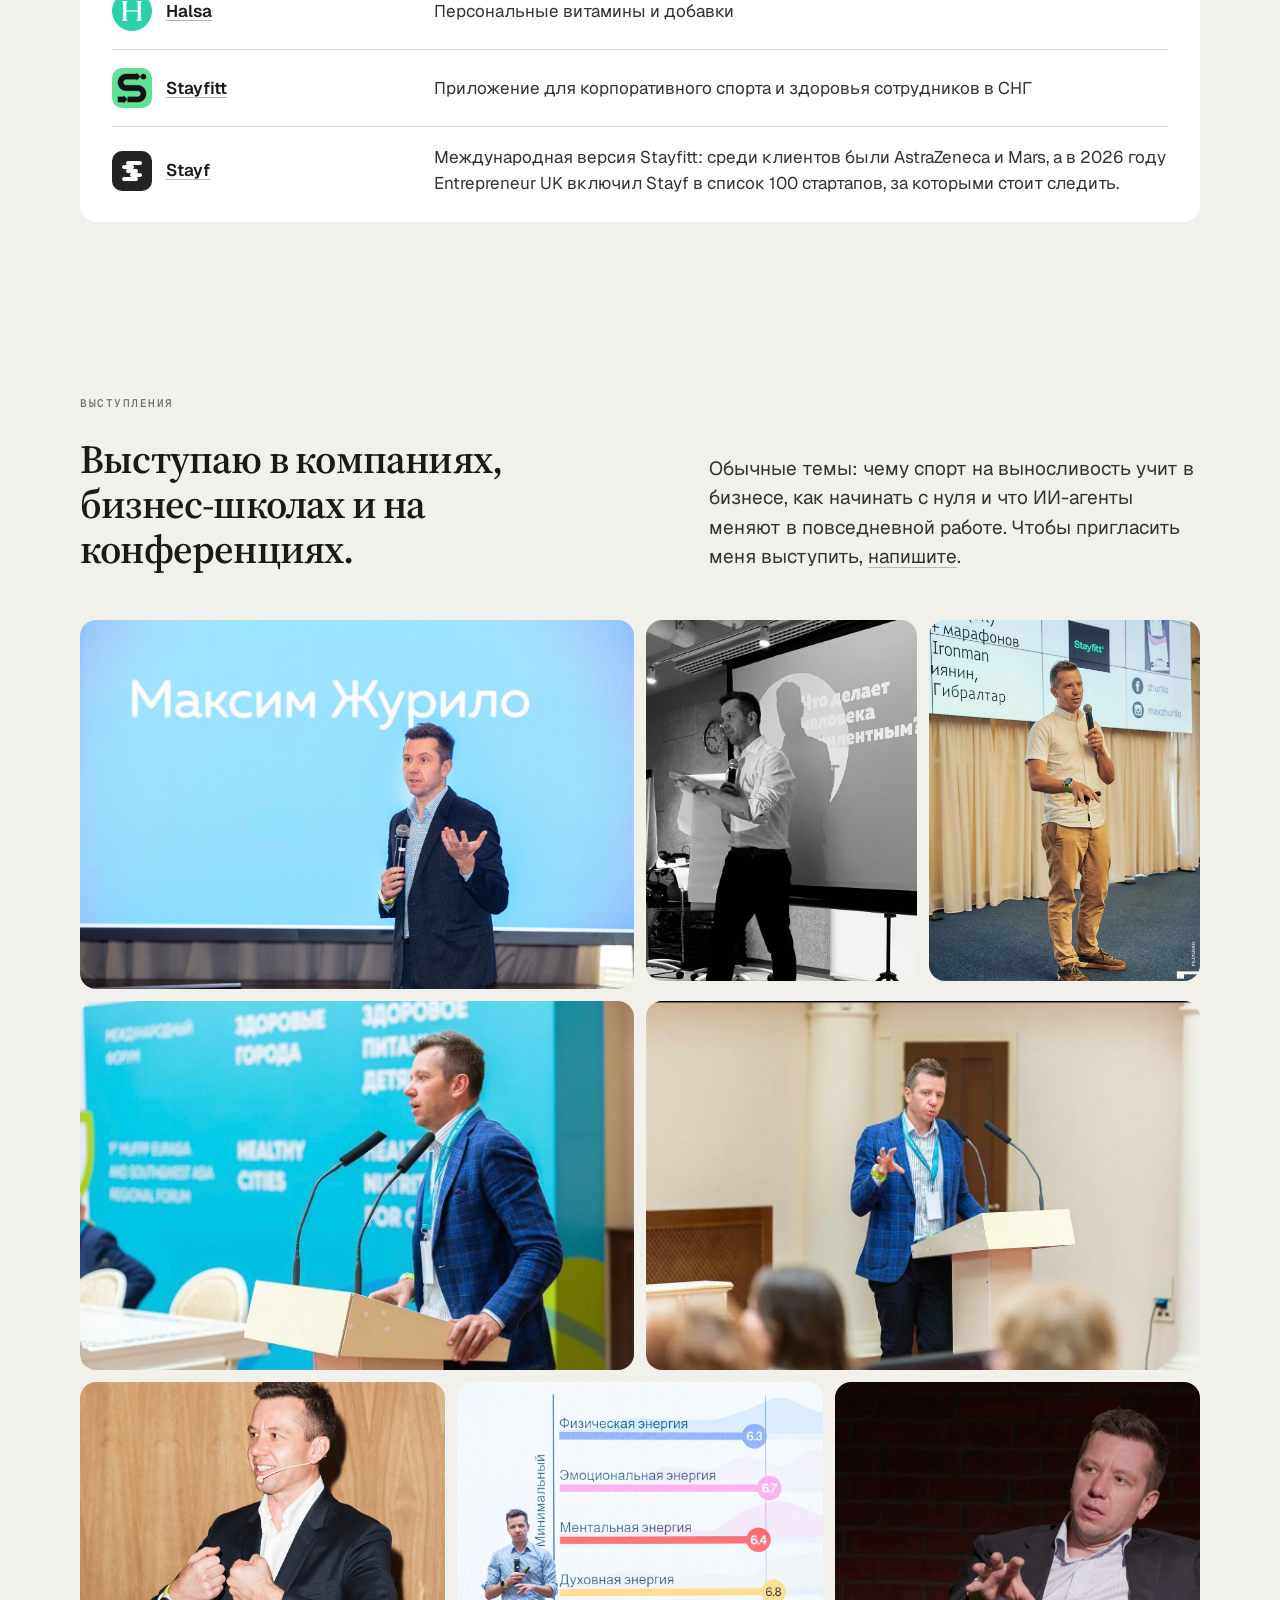
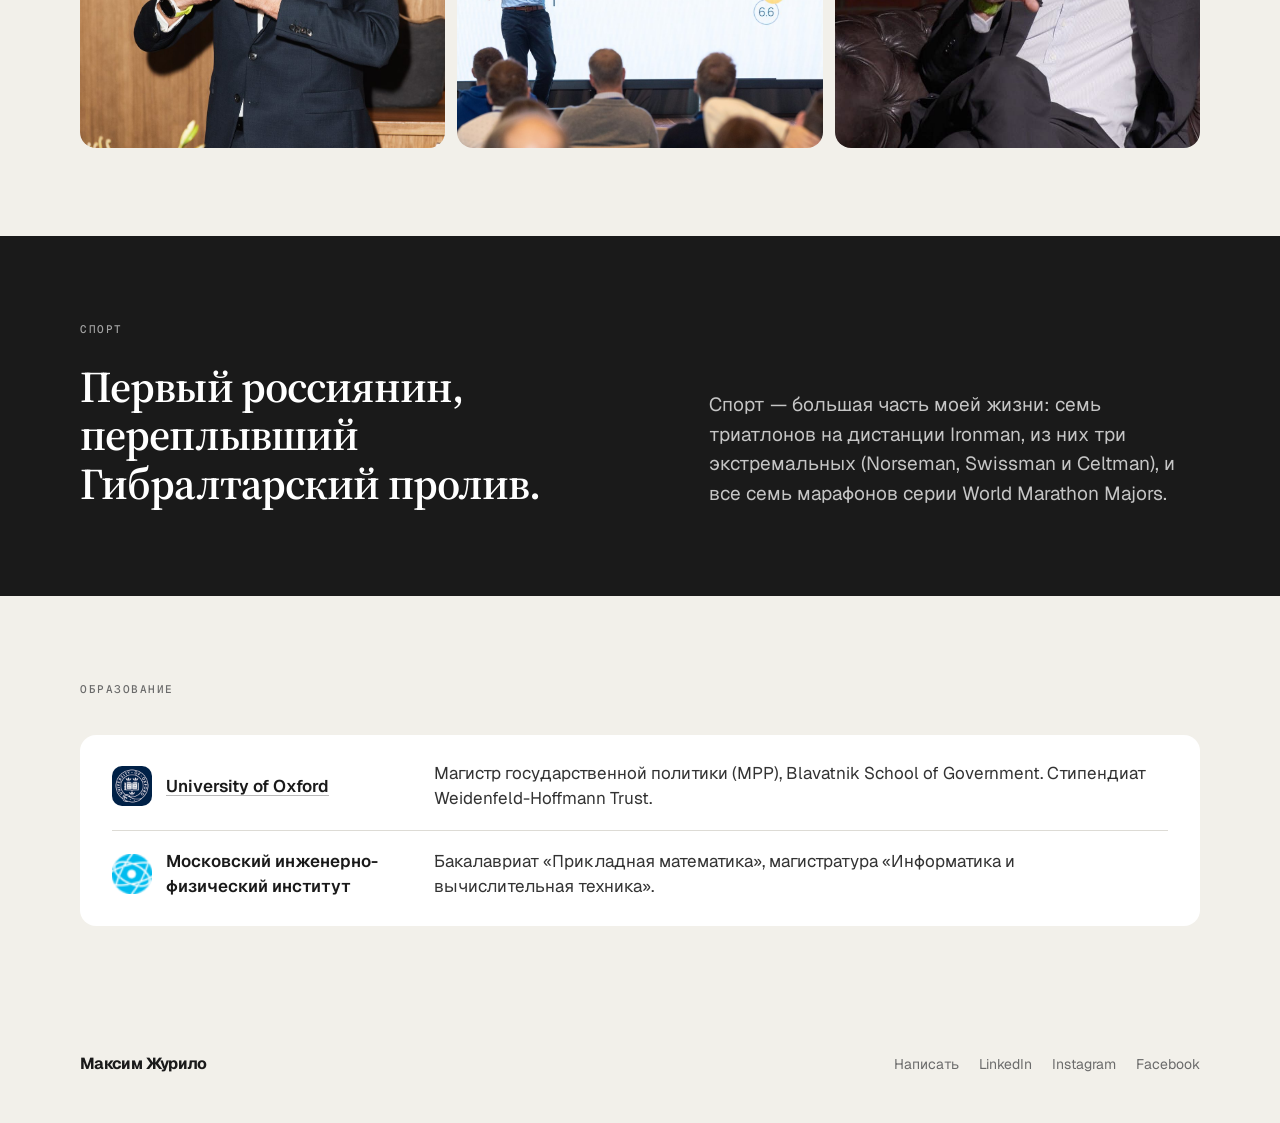
==== commit e1354e07: "Speaking section: add a wall of eight talk photos Eight photos from 2021 talks and interviews (Samol" ====
--- a/ru/index.html
+++ b/ru/index.html
@@ -131,6 +131,16 @@
       <h2 id="speaking-title">Выступаю в компаниях, <span class="nowrap">бизнес-школах</span> и на конференциях.</h2>
       <p class="split-text">Обычные темы: чему спорт на выносливость учит в бизнесе, как начинать с нуля и что <span class="nowrap">ИИ-агенты</span> меняют в повседневной работе. Чтобы пригласить меня выступить, <a href="#contact" data-mail="bW9jLmxpYW1nQG9saXJ1aHoubWl4YW0=" rel="nofollow">напишите</a>.</p>
     </div>
+    <div class="photo-grid">
+      <img class="tile-wide" src="../talks/01.jpg" alt="Максим с микрофоном на сцене, на экране за ним его имя" width="1600" height="1067">
+      <img class="tile-tall" src="../talks/02.jpg" alt="Чёрно-белое фото: Максим выступает на фоне слайда" width="768" height="1024" loading="lazy">
+      <img class="tile-tall" src="../talks/03.jpg" alt="Максим на сцене, на слайде за ним Ironman и Гибралтар" width="1066" height="1600" loading="lazy">
+      <img class="tile-wide" src="../talks/04.jpg" alt="Максим за трибуной на международном форуме" width="1169" height="767" loading="lazy">
+      <img class="tile-wide" src="../talks/05.jpg" alt="Максим за трибуной в белом зале, на переднем плане слушатели" width="1169" height="781" loading="lazy">
+      <img class="tile-square" src="../talks/06.jpg" alt="Максим выступает перед гостями ужина" width="1067" height="1600" loading="lazy" style="object-position: 50% 22%">
+      <img class="tile-square" src="../talks/07.jpg" alt="Максим рассказывает залу о четырёх видах энергии" width="1600" height="1067" loading="lazy" style="object-position: 38% 50%">
+      <img class="tile-square" src="../talks/08.jpg" alt="Максим в студии во время интервью" width="1280" height="720" loading="lazy" style="object-position: 42% 50%">
+    </div>
   </section>
 
   <section class="band" aria-labelledby="endurance-title">
--- a/styles.css
+++ b/styles.css
@@ -357,6 +357,29 @@
 
 .band .split-text a { text-decoration-color: rgba(255, 255, 255, .4); }
 
+/* Talks: a photo wall under the statement. One 12-column grid at every width;
+   wide 3:2 tiles span 6, upright 3:4 tiles span 3 and square tiles span 4,
+   so every row of a wide-plus-upright mix keeps the same height. */
+.photo-grid {
+  display: grid;
+  grid-template-columns: repeat(12, minmax(0, 1fr));
+  gap: 12px;
+  margin-top: 48px;
+}
+
+.photo-grid img {
+  display: block;
+  width: 100%;
+  height: auto;
+  object-fit: cover;
+  border-radius: var(--radius-l);
+  background: var(--white);
+}
+
+.tile-wide { grid-column: span 6; aspect-ratio: 3 / 2; }
+.tile-tall { grid-column: span 3; aspect-ratio: 3 / 4; }
+.tile-square { grid-column: span 4; aspect-ratio: 1; }
+
 /* Footer */
 .footer {
   display: flex;
@@ -447,4 +470,11 @@
   .band .split h2 { font-size: 32px; }
 
   .split-text { font-size: 17px; }
-}
+
+  .photo-grid {
+    gap: 8px;
+    margin-top: 32px;
+  }
+
+  .photo-grid img { border-radius: var(--radius-m); }
+}
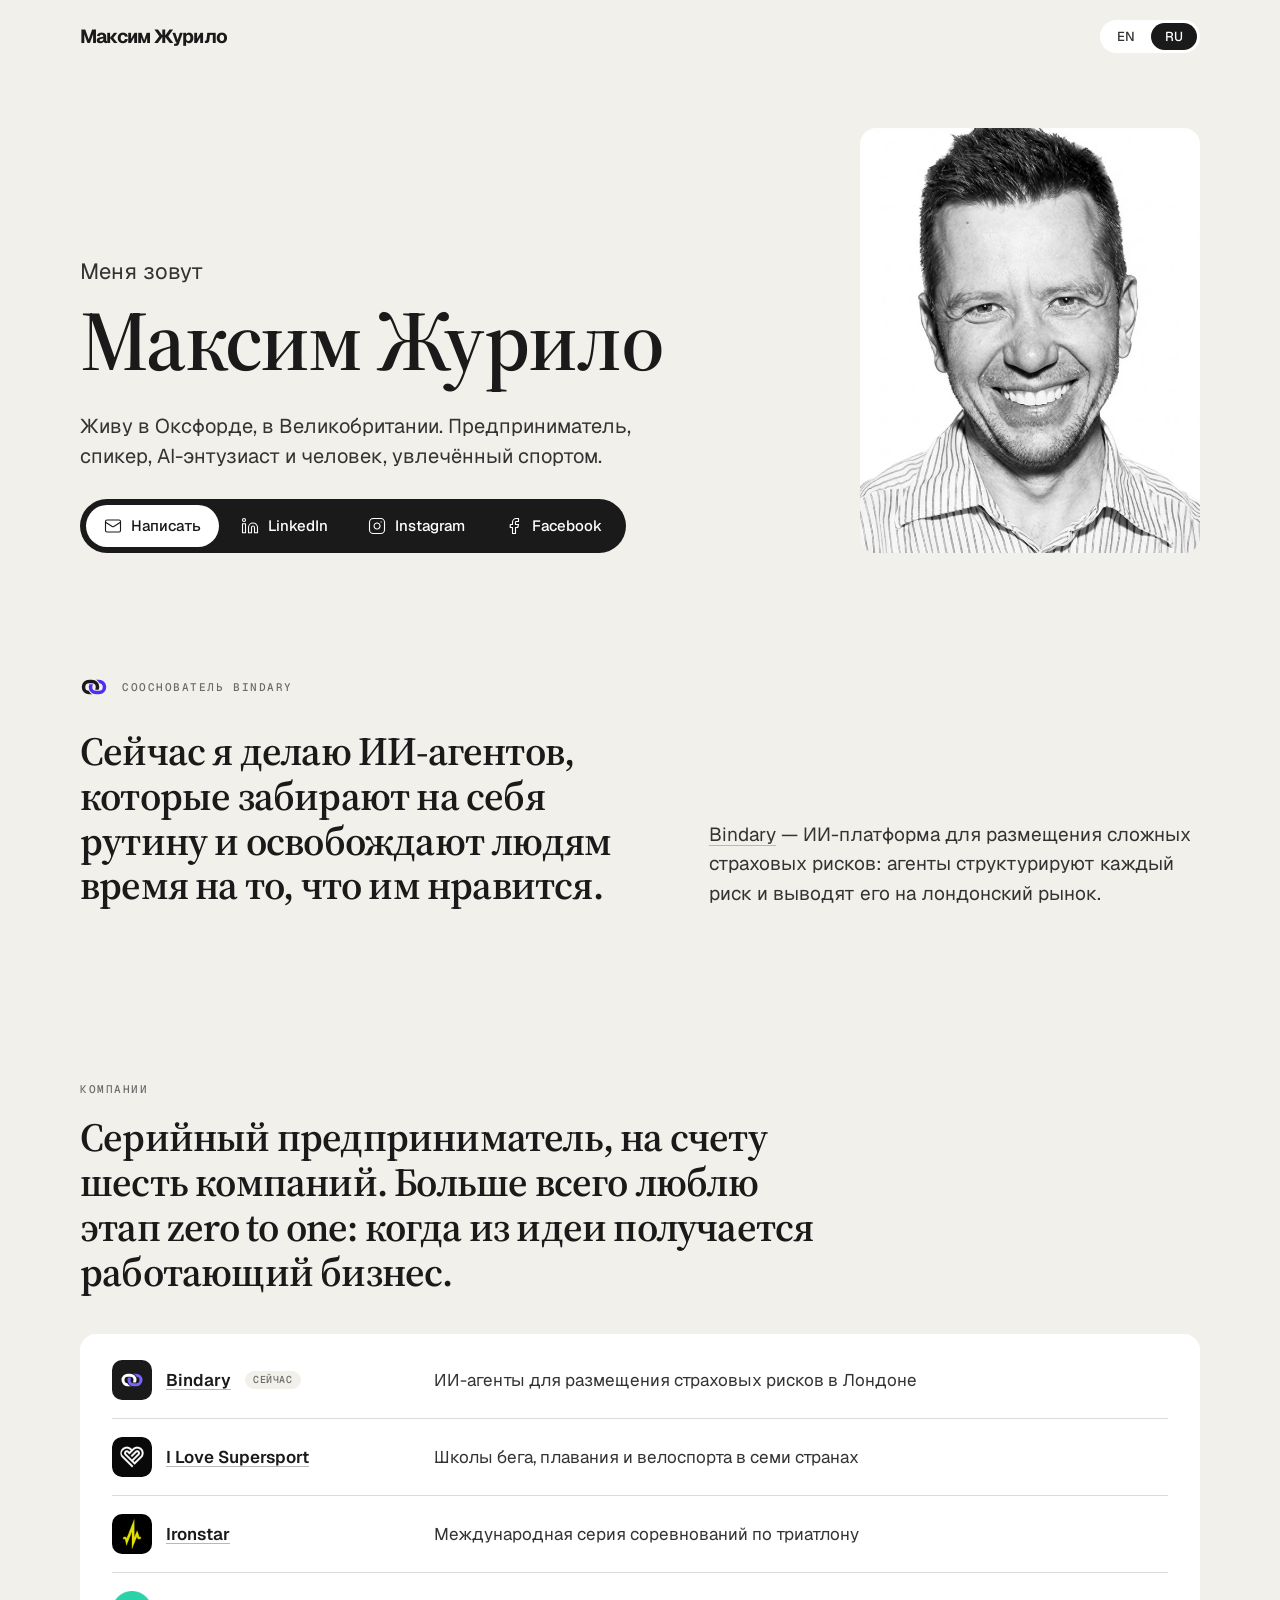
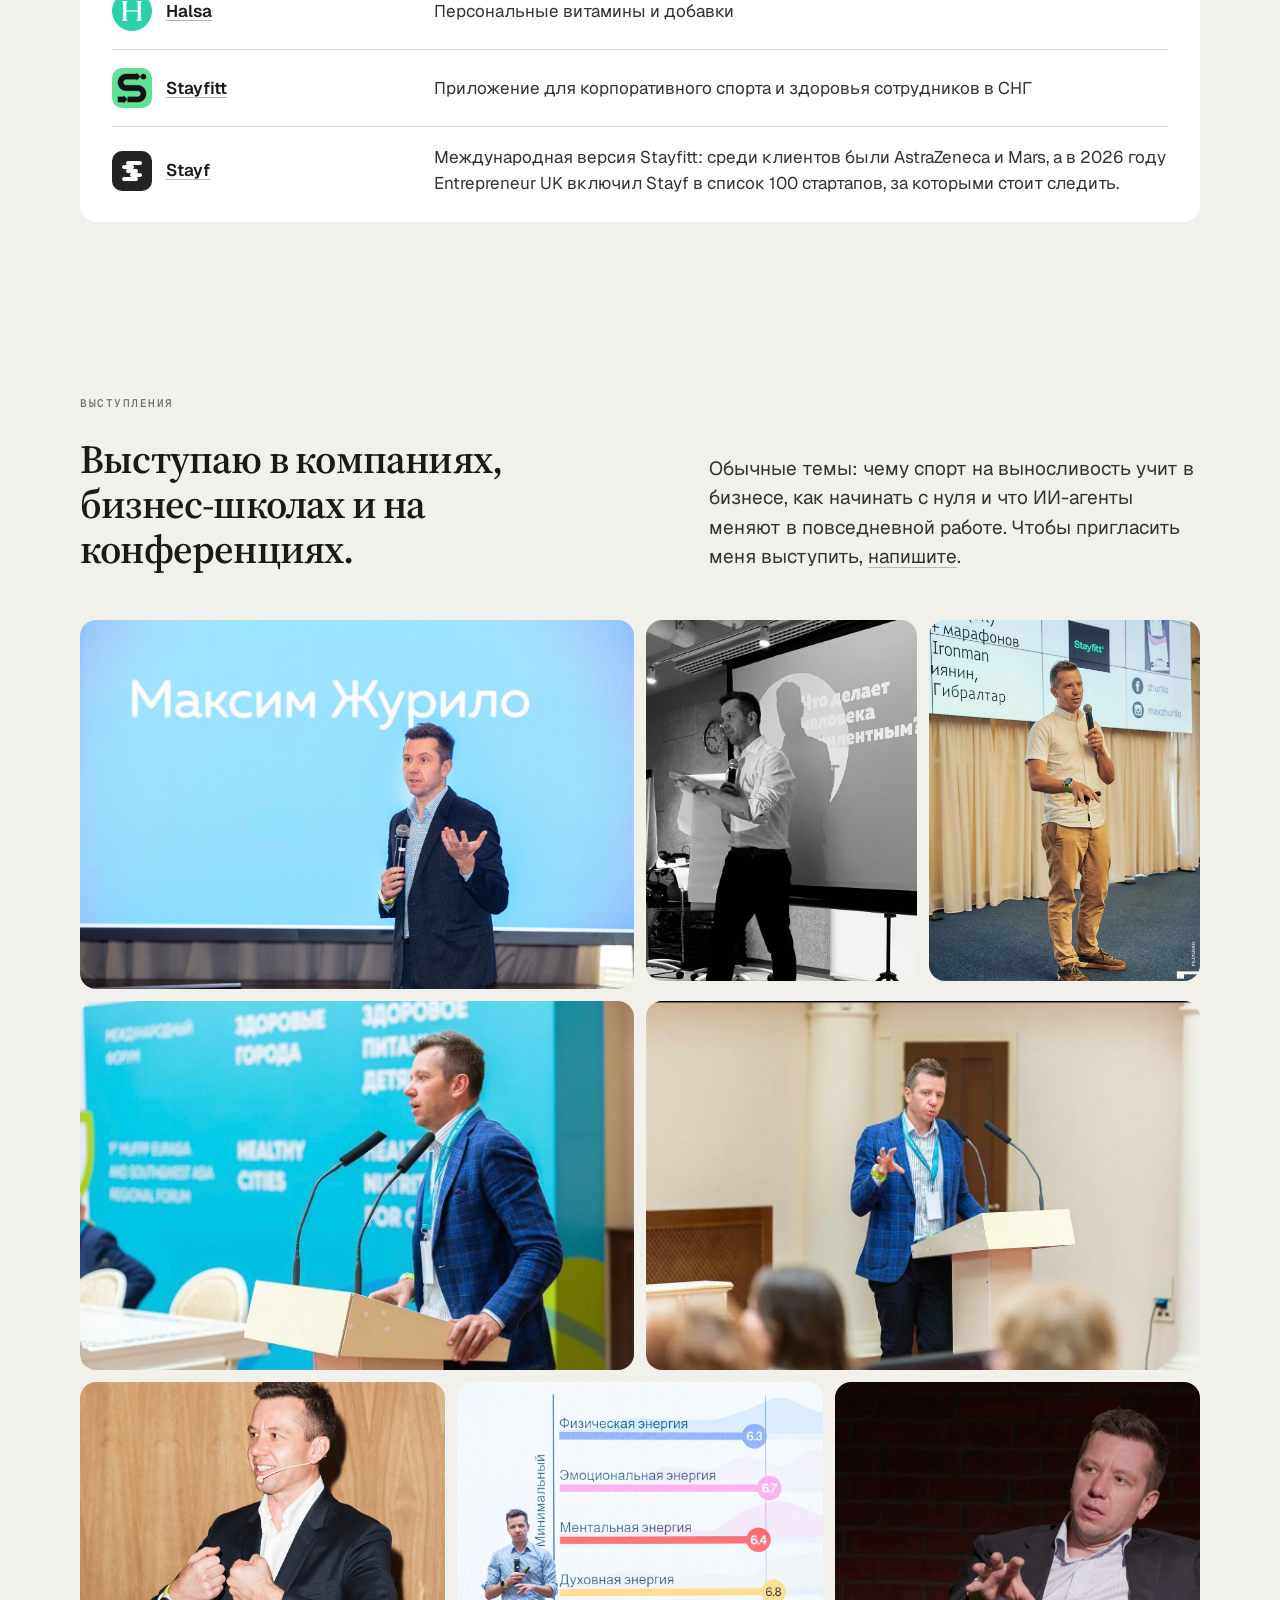
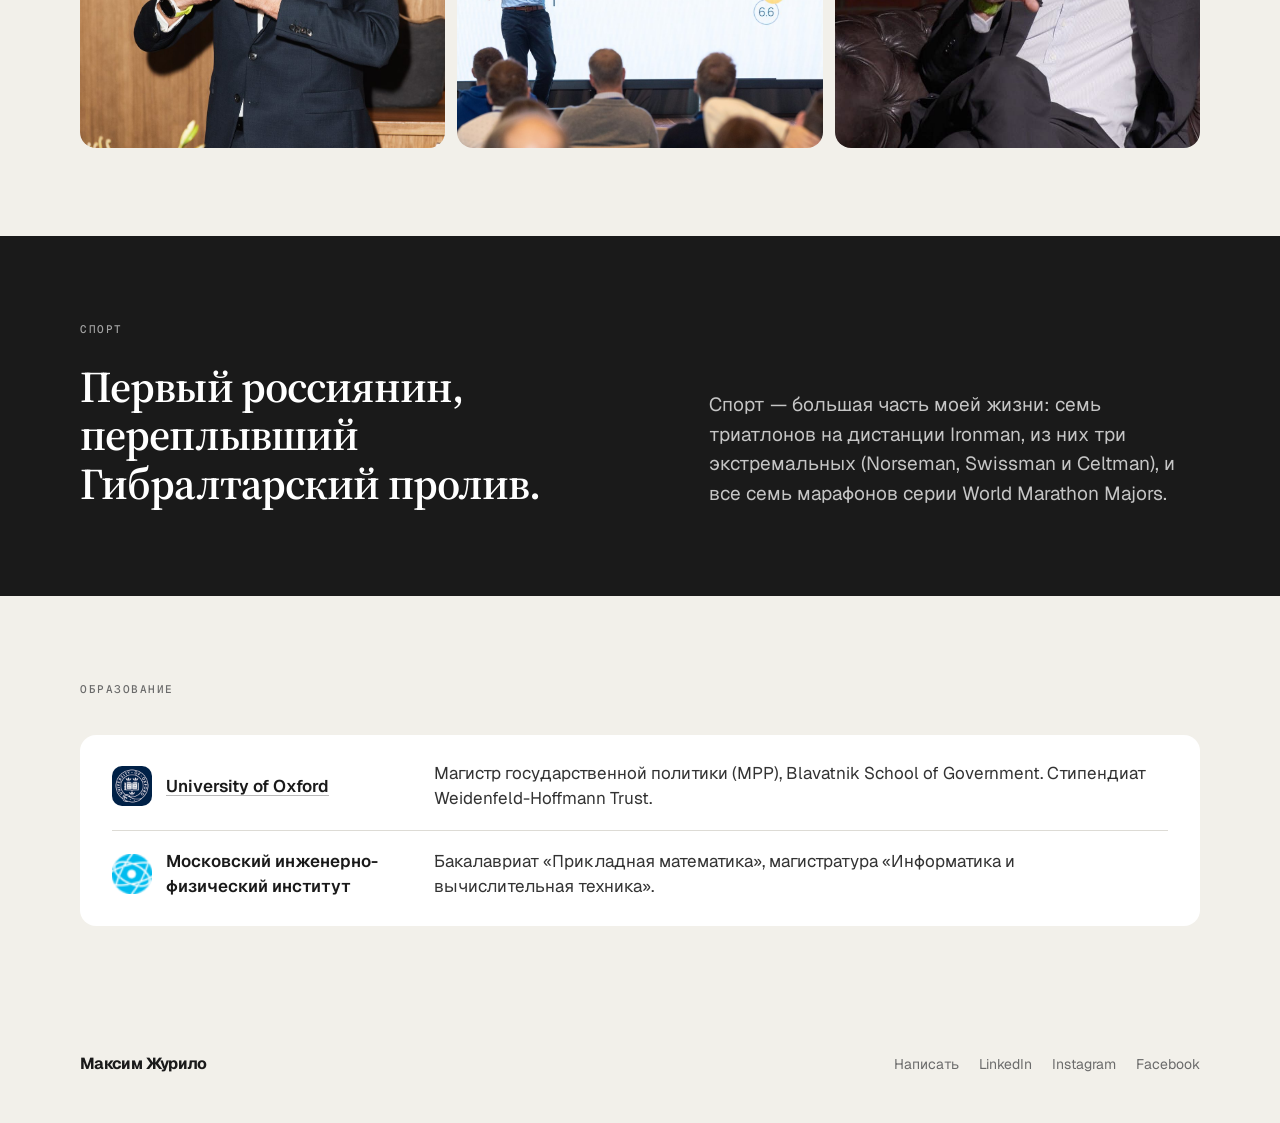
==== commit 88e2aa53: "SEO: titles, descriptions, Open Graph images, favicons, structured data, sitemap Descriptive titles " ====
--- a/ru/index.html
+++ b/ru/index.html
@@ -3,22 +3,35 @@
 <head>
 <meta charset="utf-8">
 <meta name="viewport" content="width=device-width, initial-scale=1">
-<title>Максим Журило</title>
-<meta name="description" content="Максим Журило: предприниматель, спикер, AI-энтузиаст. Живёт в Оксфорде, сооснователь Bindary, где ИИ-агенты размещают сложные страховые риски в Лондоне.">
+<title>Максим Журило: предприниматель, спикер, AI-энтузиаст | Оксфорд</title>
+<meta name="description" content="Серийный предприниматель, спикер и AI-энтузиаст, живёт в Оксфорде. Сооснователь Bindary, основатель I Love Supersport, Ironstar, Stayfitt и Stayf. MPP, University of Oxford.">
+<meta name="author" content="Максим Журило">
+<meta name="robots" content="index, follow, max-image-preview:large, max-snippet:-1">
 <link rel="canonical" href="https://zhurilo.com/ru/">
 <link rel="alternate" hreflang="en" href="https://zhurilo.com/">
 <link rel="alternate" hreflang="ru" href="https://zhurilo.com/ru/">
 <link rel="alternate" hreflang="x-default" href="https://zhurilo.com/">
 <meta property="og:type" content="profile">
+<meta property="og:site_name" content="Максим Журило">
 <meta property="og:locale" content="ru_RU">
 <meta property="og:locale:alternate" content="en_GB">
-<meta property="og:title" content="Максим Журило">
-<meta property="og:description" content="Предприниматель, спикер, AI-энтузиаст. Живёт в Оксфорде, сооснователь Bindary.">
+<meta property="og:title" content="Максим Журило: предприниматель, спикер, AI-энтузиаст">
+<meta property="og:description" content="Живёт в Оксфорде. Сооснователь Bindary, основатель I Love Supersport, Ironstar, Stayfitt и Stayf.">
 <meta property="og:url" content="https://zhurilo.com/ru/">
-<meta property="og:image" content="https://zhurilo.com/max.jpg">
-<meta name="twitter:card" content="summary">
+<meta property="og:image" content="https://zhurilo.com/og-ru.jpg">
+<meta property="og:image:width" content="1200">
+<meta property="og:image:height" content="630">
+<meta property="og:image:alt" content="Максим Журило: портрет, имя и подпись">
+<meta property="profile:first_name" content="Максим">
+<meta property="profile:last_name" content="Журило">
+<meta name="twitter:card" content="summary_large_image">
+<meta name="twitter:title" content="Максим Журило: предприниматель, спикер, AI-энтузиаст">
+<meta name="twitter:description" content="Живёт в Оксфорде. Сооснователь Bindary, основатель I Love Supersport, Ironstar, Stayfitt и Stayf.">
+<meta name="twitter:image" content="https://zhurilo.com/og-ru.jpg">
 <meta name="theme-color" content="#F2F0EA">
-<link rel="icon" href="data:image/svg+xml,%3Csvg xmlns='http://www.w3.org/2000/svg' viewBox='0 0 32 32'%3E%3Crect width='32' height='32' rx='8' fill='%231A1A1A'/%3E%3Ctext x='16' y='21' font-family='Helvetica,Arial,sans-serif' font-size='13' font-weight='700' letter-spacing='-0.5' text-anchor='middle' fill='%23F2F0EA'%3EMZ%3C/text%3E%3C/svg%3E">
+<link rel="icon" href="/favicon.ico" sizes="48x48">
+<link rel="icon" href="/favicon.svg" type="image/svg+xml">
+<link rel="apple-touch-icon" href="/apple-touch-icon.png">
 <link rel="preconnect" href="https://fonts.googleapis.com">
 <link rel="preconnect" href="https://fonts.gstatic.com" crossorigin>
 <link href="https://fonts.googleapis.com/css2?family=Geist:wght@400;500;600;700&family=Geist+Mono:wght@500&family=Source+Serif+4:opsz,wght@8..60,600&display=swap" rel="stylesheet">
@@ -26,20 +39,70 @@
 <script type="application/ld+json">
 {
   "@context": "https://schema.org",
-  "@type": "Person",
-  "name": "Максим Журило",
-  "alternateName": ["Max Zhurilo", "Maxim Zhurilo"],
-  "url": "https://zhurilo.com/ru/",
-  "image": "https://zhurilo.com/max.jpg",
-  "description": "Предприниматель, спикер, AI-энтузиаст. Живёт в Оксфорде, сооснователь Bindary.",
-  "jobTitle": "Сооснователь",
-  "worksFor": { "@type": "Organization", "name": "Bindary", "url": "https://bindary.com/" },
-  "address": { "@type": "PostalAddress", "addressLocality": "Oxford", "addressCountry": "GB" },
-  "alumniOf": [
-    { "@type": "CollegeOrUniversity", "name": "University of Oxford" },
-    { "@type": "CollegeOrUniversity", "name": "Московский инженерно-физический институт (МИФИ)" }
-  ],
-  "sameAs": ["https://www.linkedin.com/in/zhurilo/", "https://www.instagram.com/maxzhurilo/", "https://www.facebook.com/zhurilo/", "https://www.bsg.ox.ac.uk/people/maxim-zhurilo"]
+  "@graph": [
+    {
+      "@type": "ProfilePage",
+      "@id": "https://zhurilo.com/ru/#page",
+      "url": "https://zhurilo.com/ru/",
+      "name": "Максим Журило: предприниматель, спикер, AI-энтузиаст",
+      "inLanguage": "ru-RU",
+      "dateModified": "2026-10-24",
+      "isPartOf": { "@id": "https://zhurilo.com/#website" },
+      "mainEntity": { "@id": "https://zhurilo.com/#person" },
+      "primaryImageOfPage": { "@id": "https://zhurilo.com/#portrait" }
+    },
+    {
+      "@type": "WebSite",
+      "@id": "https://zhurilo.com/#website",
+      "url": "https://zhurilo.com/",
+      "name": "Максим Журило",
+      "inLanguage": ["en-GB", "ru-RU"],
+      "publisher": { "@id": "https://zhurilo.com/#person" }
+    },
+    {
+      "@type": "ImageObject",
+      "@id": "https://zhurilo.com/#portrait",
+      "url": "https://zhurilo.com/max.jpg",
+      "contentUrl": "https://zhurilo.com/max.jpg",
+      "width": 640,
+      "height": 800,
+      "caption": "Максим Журило"
+    },
+    {
+      "@type": "Person",
+      "@id": "https://zhurilo.com/#person",
+      "name": "Максим Журило",
+      "givenName": "Максим",
+      "familyName": "Журило",
+      "alternateName": ["Max Zhurilo", "Maxim Zhurilo"],
+      "url": "https://zhurilo.com/ru/",
+      "image": { "@id": "https://zhurilo.com/#portrait" },
+      "description": "Серийный предприниматель, спикер и AI-энтузиаст, живёт в Оксфорде. Сооснователь Bindary, основатель I Love Supersport, Ironstar, Halsa, Stayfitt и Stayf.",
+      "jobTitle": "Сооснователь",
+      "worksFor": { "@id": "https://zhurilo.com/#bindary" },
+      "homeLocation": { "@type": "Place", "name": "Оксфорд, Великобритания" },
+      "address": { "@type": "PostalAddress", "addressLocality": "Oxford", "addressCountry": "GB" },
+      "alumniOf": [
+        { "@type": "CollegeOrUniversity", "name": "University of Oxford", "url": "https://www.ox.ac.uk/" },
+        { "@type": "EducationalOrganization", "name": "Blavatnik School of Government", "url": "https://www.bsg.ox.ac.uk/" },
+        { "@type": "CollegeOrUniversity", "name": "Московский инженерно-физический институт (МИФИ)", "url": "https://mephi.ru/" }
+      ],
+      "knowsAbout": ["ИИ-агенты", "Страхование сложных рисков", "Предпринимательство", "Корпоративное благополучие", "Спорт на выносливость", "Триатлон", "Публичные выступления"],
+      "knowsLanguage": ["ru", "en"],
+      "sameAs": [
+        "https://www.linkedin.com/in/zhurilo/",
+        "https://www.instagram.com/maxzhurilo/",
+        "https://www.facebook.com/zhurilo/",
+        "https://www.bsg.ox.ac.uk/people/maxim-zhurilo"
+      ]
+    },
+    { "@type": "Organization", "@id": "https://zhurilo.com/#bindary", "name": "Bindary", "url": "https://bindary.com/", "founder": { "@id": "https://zhurilo.com/#person" } },
+    { "@type": "Organization", "name": "I Love Supersport", "url": "https://ilovesupersport.ru/", "founder": { "@id": "https://zhurilo.com/#person" } },
+    { "@type": "Organization", "name": "Ironstar", "url": "https://iron-star.com/", "founder": { "@id": "https://zhurilo.com/#person" } },
+    { "@type": "Organization", "name": "Halsa", "url": "https://myhalsa.ru/", "founder": { "@id": "https://zhurilo.com/#person" } },
+    { "@type": "Organization", "name": "Stayfitt", "url": "https://www.stayfitt.ru/", "founder": { "@id": "https://zhurilo.com/#person" } },
+    { "@type": "Organization", "name": "Stayf", "url": "https://www.stayf.app/", "founder": { "@id": "https://zhurilo.com/#person" } }
+  ]
 }
 </script>
 </head>
@@ -78,7 +141,7 @@
         </a>
       </nav>
     </div>
-    <img class="portrait" src="../max.jpg" alt="Максим Журило" width="640" height="800">
+    <img class="portrait" src="../max.jpg" alt="Максим Журило" width="640" height="800" fetchpriority="high">
   </section>
 
   <section class="wrap section" aria-labelledby="now-title">
@@ -175,9 +238,9 @@
   <span class="wordmark">Максим Журило</span>
   <div class="footer-links">
     <a href="#contact" data-mail="bW9jLmxpYW1nQG9saXJ1aHoubWl4YW0=" rel="nofollow">Написать</a>
-    <a href="https://www.linkedin.com/in/zhurilo/">LinkedIn</a>
-    <a href="https://www.instagram.com/maxzhurilo/">Instagram</a>
-    <a href="https://www.facebook.com/zhurilo/">Facebook</a>
+    <a href="https://www.linkedin.com/in/zhurilo/" rel="me">LinkedIn</a>
+    <a href="https://www.instagram.com/maxzhurilo/" rel="me">Instagram</a>
+    <a href="https://www.facebook.com/zhurilo/" rel="me">Facebook</a>
   </div>
 </footer>
 
--- a/styles.css
+++ b/styles.css
@@ -107,6 +107,7 @@
   flex-direction: column;
   align-items: flex-start;
   gap: 28px;
+  container-type: inline-size;
 }
 
 .kicker {
@@ -154,7 +155,7 @@
 /* Contact bar: a black pill track, email first as the filled action, networks beside it */
 .social {
   display: inline-flex;
-  flex-wrap: wrap;
+  flex-wrap: nowrap;
   gap: 4px;
   padding: 6px;
   border-radius: var(--radius-pill);
@@ -209,6 +210,22 @@
 /* Press feedback, from the Button component */
 .social-link:active { transform: scale(.98); }
 
+/* When the text column is too narrow for four labelled pills (about 600px, which happens
+   between tablet and desktop widths), the networks keep only their icons; the names stay
+   for screen readers. The phone rule below repeats this for browsers without container queries. */
+@container (max-width: 600px) {
+  .social-link:not(.is-primary) { padding: 12px 14px; }
+
+  .social-link:not(.is-primary) .social-label {
+    position: absolute;
+    width: 1px;
+    height: 1px;
+    overflow: hidden;
+    clip-path: inset(50%);
+    white-space: nowrap;
+  }
+}
+
 /* Sections */
 .section { padding-block: 88px; }
 
